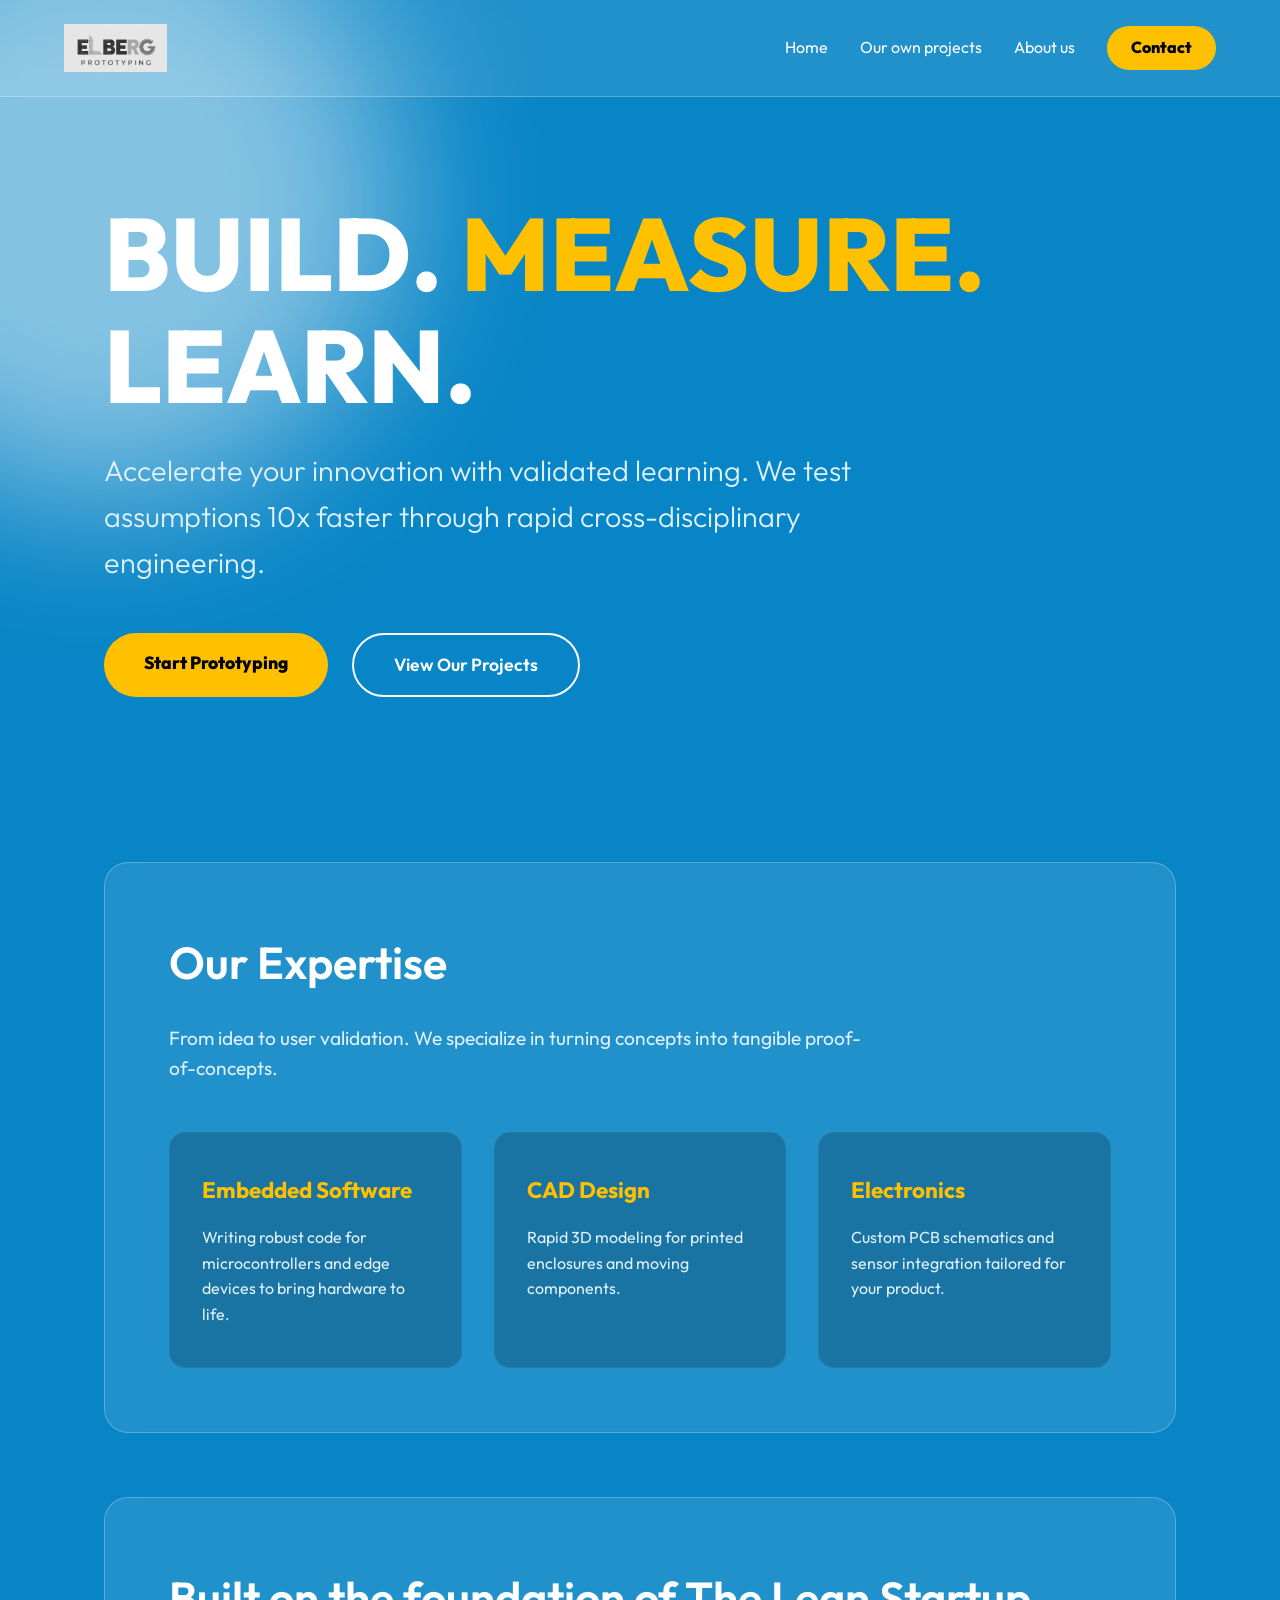
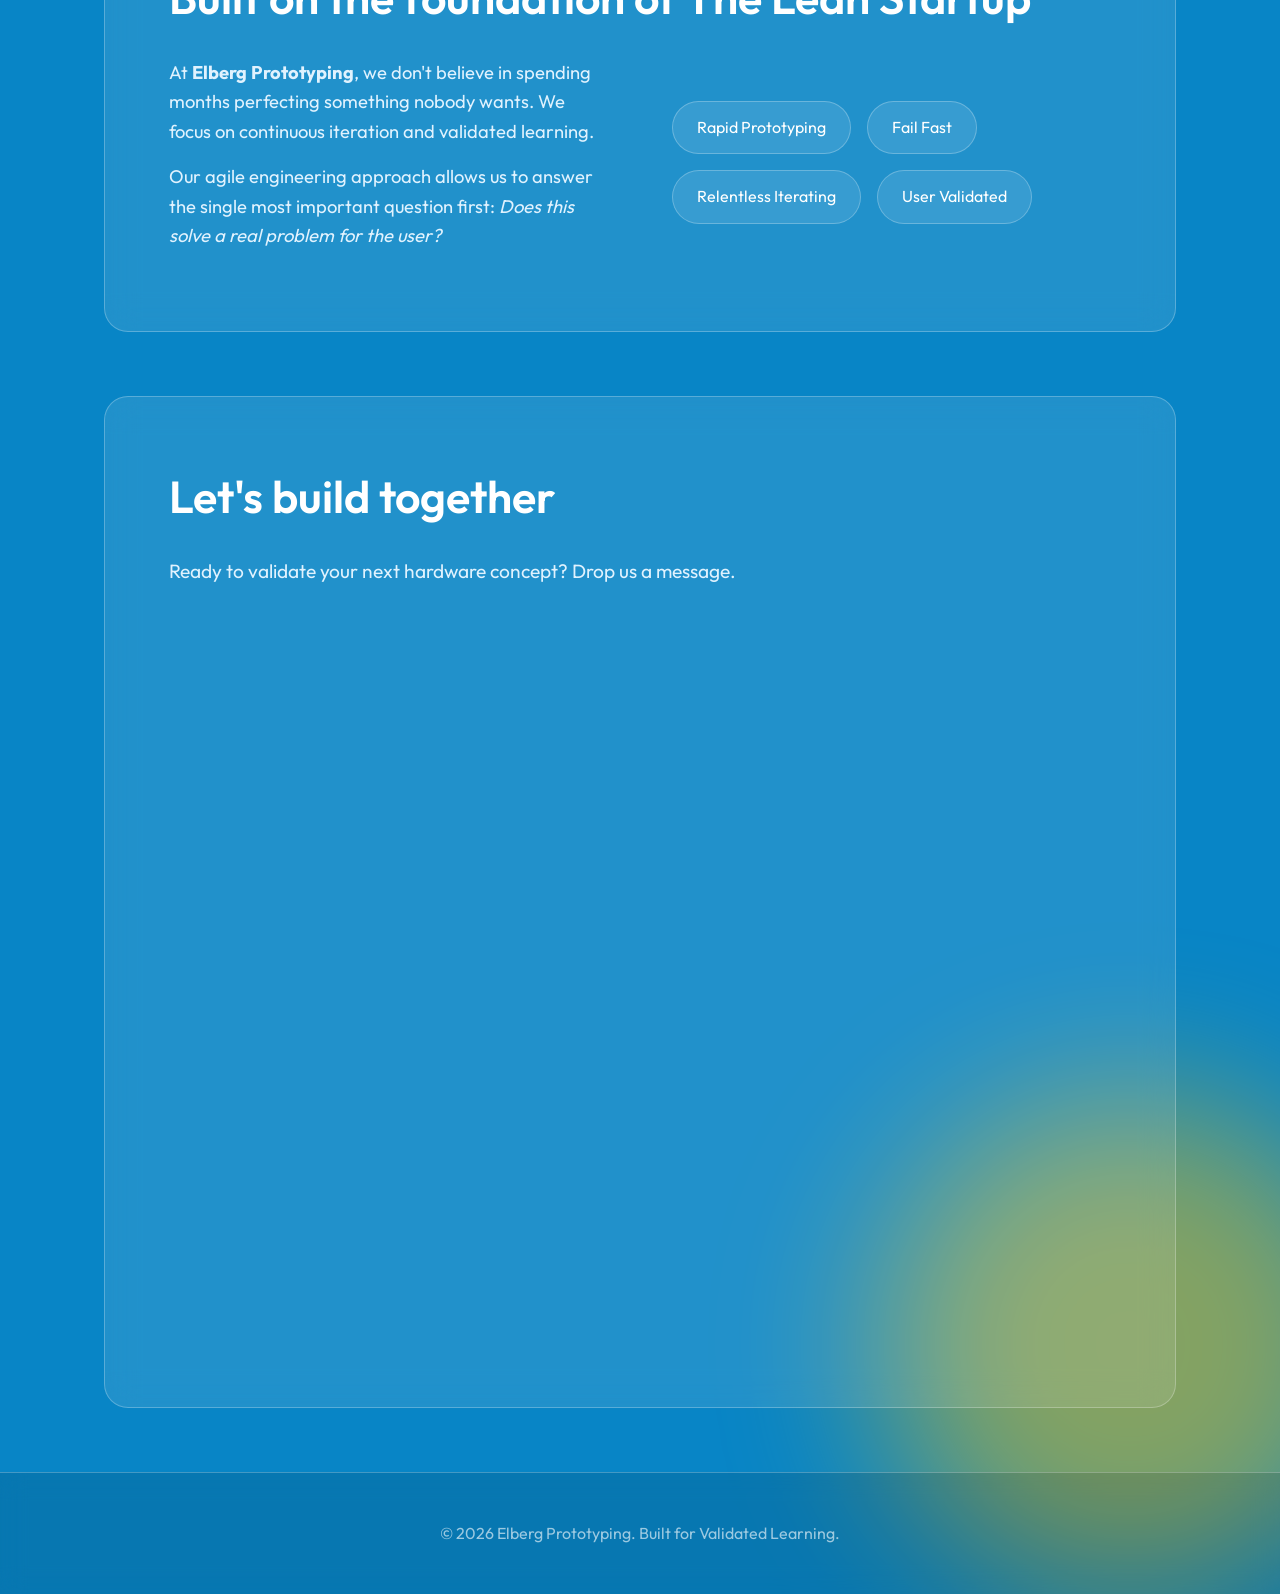
==== index.html @ 2da79854 "Initial commit: website with logo and Google Forms contact embed Co-Authored-By: Claude Sonnet 4.6 <" ====
<!DOCTYPE html>
<html lang="en">
<head>
    <meta charset="UTF-8">
    <meta name="viewport" content="width=device-width, initial-scale=1.0">
    <title>Elberg Prototyping | MVP Development</title>
    <meta name="description" content="Accelerate your innovation with validated learning. We build MVPs 10x faster.">
    <!-- Modern, premium typography via Google Fonts -->
    <link href="https://fonts.googleapis.com/css2?family=Outfit:wght@300;400;600;800&display=swap" rel="stylesheet">
    <link rel="stylesheet" href="style.css">
</head>
<body>
    <!-- Background dynamic elements -->
    <div class="blob blob-1"></div>
    <div class="blob blob-2"></div>
    
    <!-- Glassmorphism Navigation -->
    <header class="glass-nav">
        <div class="logo">
            <a href="index.html">
                <img src="ELBERG_PROTOTYPING_Simplified_Logo_smallest.png" alt="Elberg Prototyping" class="logo-img">
            </a>
        </div>
        <nav class="desktop-nav">
            <a href="#home" class="nav-link">Home</a>
            <a href="projects.html" class="nav-link">Our own projects</a>
            <a href="#about" class="nav-link">About us</a>
            <a href="#contact" class="cta-button">Contact</a>
        </nav>
    </header>

    <main>
        <!-- Hero Section -->
        <section id="home" class="hero">
            <h1 class="hero-title">BUILD. <span class="gradient-text">MEASURE.</span> LEARN.</h1>
            <p class="hero-subtitle">Accelerate your innovation with validated learning. We test assumptions 10x faster through rapid cross-disciplinary engineering.</p>
            <div class="hero-actions">
                <a href="#contact" class="cta-button large-btn">Start Prototyping</a>
                <a href="projects.html" class="outline-btn large-btn">View Our Projects</a>
            </div>
        </section>

        <!-- Offer Section -->
        <section class="offer glass-card">
            <h2>Our Expertise</h2>
            <p>From idea to user validation. We specialize in turning concepts into tangible proof-of-concepts.</p>
            <div class="expertise-grid">
                <div class="expertise-item">
                    <h3>Embedded Software</h3>
                    <p>Writing robust code for microcontrollers and edge devices to bring hardware to life.</p>
                </div>
                <div class="expertise-item">
                    <h3>CAD Design</h3>
                    <p>Rapid 3D modeling for printed enclosures and moving components.</p>
                </div>
                <div class="expertise-item">
                    <h3>Electronics</h3>
                    <p>Custom PCB schematics and sensor integration tailored for your product.</p>
                </div>
            </div>
        </section>

        <!-- About Section -->
        <section id="about" class="about glass-card">
            <h2>Built on the foundation of The Lean Startup</h2>
            <div class="about-content">
                <div class="about-text">
                    <p>At <strong>Elberg Prototyping</strong>, we don't believe in spending months perfecting something nobody wants. We focus on continuous iteration and validated learning.</p>
                    <p>Our agile engineering approach allows us to answer the single most important question first: <em>Does this solve a real problem for the user?</em></p>
                </div>
                <div class="slogan-pills">
                    <span class="pill" style="--delay: 0.1s">Rapid Prototyping</span>
                    <span class="pill" style="--delay: 0.2s">Fail Fast</span>
                    <span class="pill" style="--delay: 0.3s">Relentless Iterating</span>
                    <span class="pill" style="--delay: 0.4s">User Validated</span>
                </div>
            </div>
        </section>

        <!-- Contact Section with Formspree -->
        <section id="contact" class="contact glass-card">
            <h2>Let's build together</h2>
            <p>Ready to validate your next hardware concept? Drop us a message.</p>
            
            <iframe
                src="https://docs.google.com/forms/d/e/1FAIpQLSfKF0Z6sZEvp19Ww7RjywOqjpc8PpWDEsa606cLBYIEWhw6rA/viewform?embedded=true"
                class="google-form-embed"
                frameborder="0"
                marginheight="0"
                marginwidth="0">
                Loading…
            </iframe>
        </section>
    </main>

    <footer class="glass-footer">
        <p>&copy; 2026 Elberg Prototyping. Built for Validated Learning.</p>
    </footer>

    <script src="script.js"></script>
</body>
</html>
---- style.css ----
:root {
    --bg-color: #0885c6; /* Lean Startup Blue */
    --text-color: #ffffff; /* White text */
    --accent-1: #ffffff; /* White accents */
    --accent-2: #ffc000; /* Yellow highlight */
    --glass-bg: rgba(255, 255, 255, 0.1);
    --glass-border: rgba(255, 255, 255, 0.25);
    --transition: all 0.3s ease;
}

* {
    margin: 0;
    padding: 0;
    box-sizing: border-box;
}

body {
    font-family: 'Outfit', sans-serif;
    background-color: var(--bg-color);
    color: var(--text-color);
    line-height: 1.6;
    overflow-x: hidden;
    position: relative;
    scroll-behavior: smooth;
}

/* Background gradient blobs */
.blob {
    position: absolute;
    border-radius: 50%;
    filter: blur(80px);
    z-index: -1;
    opacity: 0.5;
    animation: float 10s infinite alternate ease-in-out;
}

.blob-1 {
    width: 600px;
    height: 600px;
    background: var(--accent-1);
    top: -100px;
    left: -200px;
}

.blob-2 {
    width: 500px;
    height: 500px;
    background: var(--accent-2);
    bottom: 0%;
    right: -100px;
    animation-delay: -5s;
}

@keyframes float {
    0% { transform: translate(0, 0) scale(1); }
    100% { transform: translate(50px, 50px) scale(1.1); }
}

/* Navigation */
.glass-nav {
    display: flex;
    justify-content: space-between;
    align-items: center;
    padding: 1.5rem 5%;
    background: var(--glass-bg);
    backdrop-filter: blur(12px);
    -webkit-backdrop-filter: blur(12px);
    border-bottom: 1px solid var(--glass-border);
    position: sticky;
    top: 0;
    z-index: 100;
}

.logo {
    display: flex;
    align-items: center;
}

.logo-img {
    height: 48px;
    width: auto;
    display: block;
}

.desktop-nav {
    display: flex;
    align-items: center;
    gap: 2rem;
}

.nav-link {
    color: var(--text-color);
    text-decoration: none;
    font-weight: 400;
    transition: var(--transition);
    position: relative;
}

.nav-link::after {
    content: '';
    position: absolute;
    bottom: -5px;
    left: 0;
    width: 0;
    height: 2px;
    background-color: var(--accent-2);
    transition: var(--transition);
}

.nav-link:hover::after, .nav-link.active::after {
    width: 100%;
}

.cta-button {
    text-decoration: none;
    color: #000000;
    background: var(--accent-2);
    padding: 0.6rem 1.5rem;
    border-radius: 50px;
    font-weight: 800;
    border: none;
    cursor: pointer;
    display: inline-block;
    transition: transform 0.3s ease, box-shadow 0.3s ease;
}

.cta-button:hover {
    transform: translateY(-2px);
    box-shadow: 0 10px 20px rgba(255, 192, 0, 0.4);
}

.outline-btn {
    text-decoration: none;
    color: var(--text-color);
    background: transparent;
    border: 2px solid var(--accent-1);
    padding: 0.6rem 1.5rem;
    border-radius: 50px;
    font-weight: 600;
    display: inline-block;
    transition: all 0.3s ease;
}

.outline-btn:hover {
    background: var(--accent-1);
    color: var(--bg-color);
}

.large-btn {
    padding: 1rem 2.5rem;
    font-size: 1.1rem;
}

/* Main Layout Setup */
main {
    max-width: 1200px;
    margin: 0 auto;
    padding: 0 5%;
}

section {
    padding: 6rem 0;
    scroll-margin-top: 80px; /* offset for fixed header */
}

.hero {
    min-height: 85vh;
    display: flex;
    flex-direction: column;
    justify-content: center;
    align-items: flex-start;
    padding-top: 2rem;
}

.documentation-hero {
    min-height: 40vh;
    align-items: center;
    text-align: center;
}

.hero-title {
    font-size: clamp(3rem, 8vw, 6.5rem);
    font-weight: 800;
    line-height: 1.1;
    margin-bottom: 1.5rem;
    opacity: 0;
    animation: fadeUp 1s cubic-bezier(0.16, 1, 0.3, 1) forwards;
}

.gradient-text { color: var(--accent-2); }

.hero-subtitle {
    font-size: clamp(1.2rem, 2.5vw, 1.8rem);
    font-weight: 300;
    color: #e0f2fe;
    max-width: 800px;
    margin-bottom: 3rem;
    opacity: 0;
    animation: fadeUp 1s cubic-bezier(0.16, 1, 0.3, 1) 0.2s forwards;
}

.hero-actions {
    display: flex;
    gap: 1.5rem;
    opacity: 0;
    animation: fadeUp 1s cubic-bezier(0.16, 1, 0.3, 1) 0.4s forwards;
}

/* Glass Card */
.glass-card {
    background: var(--glass-bg);
    border: 1px solid var(--glass-border);
    border-radius: 24px;
    padding: 4rem;
    backdrop-filter: blur(16px);
    -webkit-backdrop-filter: blur(16px);
    margin-bottom: 4rem;
    opacity: 0;
    transform: translateY(40px);
    transition: opacity 0.8s ease, transform 0.8s ease;
}

.glass-card.visible {
    opacity: 1;
    transform: translateY(0);
}

.glass-card h2 {
    font-size: clamp(2rem, 4vw, 2.8rem);
    margin-bottom: 1.5rem;
    font-weight: 600;
}

.glass-card > p {
    font-size: 1.2rem;
    color: #e0f2fe;
    max-width: 700px;
    margin-bottom: 3rem;
}

/* Expertise / Services Grid */
.expertise-grid {
    display: grid;
    grid-template-columns: repeat(auto-fit, minmax(280px, 1fr));
    gap: 2rem;
}

.expertise-item {
    background: rgba(0, 0, 0, 0.2);
    border: 1px solid rgba(255, 255, 255, 0.05);
    padding: 2.5rem 2rem;
    border-radius: 16px;
    transition: var(--transition);
    position: relative;
    overflow: hidden;
}

.expertise-item h3 {
    font-size: 1.4rem;
    color: var(--accent-2);
    margin-bottom: 1rem;
}

.expertise-item p {
    font-size: 1rem;
    color: #e0f2fe;
}

.expertise-item::before {
    content: "";
    position: absolute;
    top: var(--mouse-y, 0);
    left: var(--mouse-x, 0);
    transform: translate(-50%, -50%);
    width: 250px;
    height: 250px;
    background: radial-gradient(circle, rgba(255, 192, 0, 0.3) 0%, transparent 60%);
    opacity: 0;
    transition: opacity 0.3s ease;
    pointer-events: none;
}

.expertise-item:hover::before { opacity: 1; }
.expertise-item:hover {
    border-color: var(--accent-2);
    transform: translateY(-5px);
}

/* About Section */
.about-content {
    display: grid;
    grid-template-columns: 1fr 1fr;
    gap: 4rem;
    align-items: center;
}

.about-text p {
    font-size: 1.15rem;
    color: #e0f2fe;
    margin-bottom: 1rem;
}

.slogan-pills {
    display: flex;
    flex-wrap: wrap;
    gap: 1rem;
}

.pill {
    background: var(--glass-bg);
    border: 1px solid var(--glass-border);
    padding: 0.8rem 1.5rem;
    border-radius: 50px;
    font-size: 1rem;
    opacity: 0;
    transform: translateY(20px);
    animation: slideUp 0.6s cubic-bezier(0.16, 1, 0.3, 1) forwards;
    animation-delay: var(--delay);
}

/* Google Forms Embed */
.google-form-embed {
    width: 100%;
    min-height: 700px;
    border: none;
    border-radius: 12px;
    background: transparent;
}

/* Projects Grid (For documentation page) */
.projects-grid {
    display: grid;
    grid-template-columns: repeat(auto-fit, minmax(300px, 1fr));
    gap: 2.5rem;
}

.project-card {
    background: rgba(0, 0, 0, 0.2);
    border: 1px solid rgba(255, 255, 255, 0.05);
    border-radius: 16px;
    overflow: hidden;
    transition: var(--transition);
}

.project-card:hover {
    transform: translateY(-8px);
    box-shadow: 0 20px 40px rgba(0,0,0,0.3);
    border-color: rgba(255, 255, 255, 0.15);
}

.project-image {
    width: 100%;
    height: 220px;
    overflow: hidden;
}

.project-image img {
    width: 100%;
    height: 100%;
    object-fit: cover;
    transition: transform 0.5s ease;
}

.project-card:hover .project-image img {
    transform: scale(1.05);
}

.project-info {
    padding: 2rem;
}

.project-info h3 {
    font-size: 1.5rem;
    margin-bottom: 0.5rem;
}

.tech-stack {
    color: var(--accent-2) !important;
    font-size: 0.85rem !important;
    font-weight: 600;
    text-transform: uppercase;
    letter-spacing: 1px;
    margin-bottom: 1rem !important;
}

.read-more {
    display: inline-block;
    margin-top: 1.5rem;
    color: var(--text-color);
    font-weight: 600;
    text-decoration: none;
    transition: var(--transition);
}

.read-more:hover {
    color: var(--accent-2);
    transform: translateX(5px);
}

/* Footer */
.glass-footer {
    text-align: center;
    padding: 3rem 5%;
    border-top: 1px solid var(--glass-border);
    backdrop-filter: blur(12px);
    background: rgba(0, 0, 0, 0.1);
    color: rgba(255, 255, 255, 0.6);
}

/* Animations */
@keyframes fadeUp {
    from { opacity: 0; transform: translateY(30px); }
    to { opacity: 1; transform: translateY(0); }
}

@keyframes slideUp {
    from { opacity: 0; transform: translateY(20px); }
    to { opacity: 1; transform: translateY(0); }
}

/* Responsive adjustments */
@media (max-width: 900px) {
    .about-content { grid-template-columns: 1fr; gap: 2rem; }
    .hero-actions { flex-direction: column; width: 100%; max-width: 300px; }
    .large-btn { text-align: center; }
}

@media (max-width: 768px) {
    .glass-card { padding: 2.5rem 1.5rem; }
    .form-row { grid-template-columns: 1fr; }
    .desktop-nav { display: none; }
    .hero { align-items: center; text-align: center; }
    .blob { opacity: 0.3; }
}
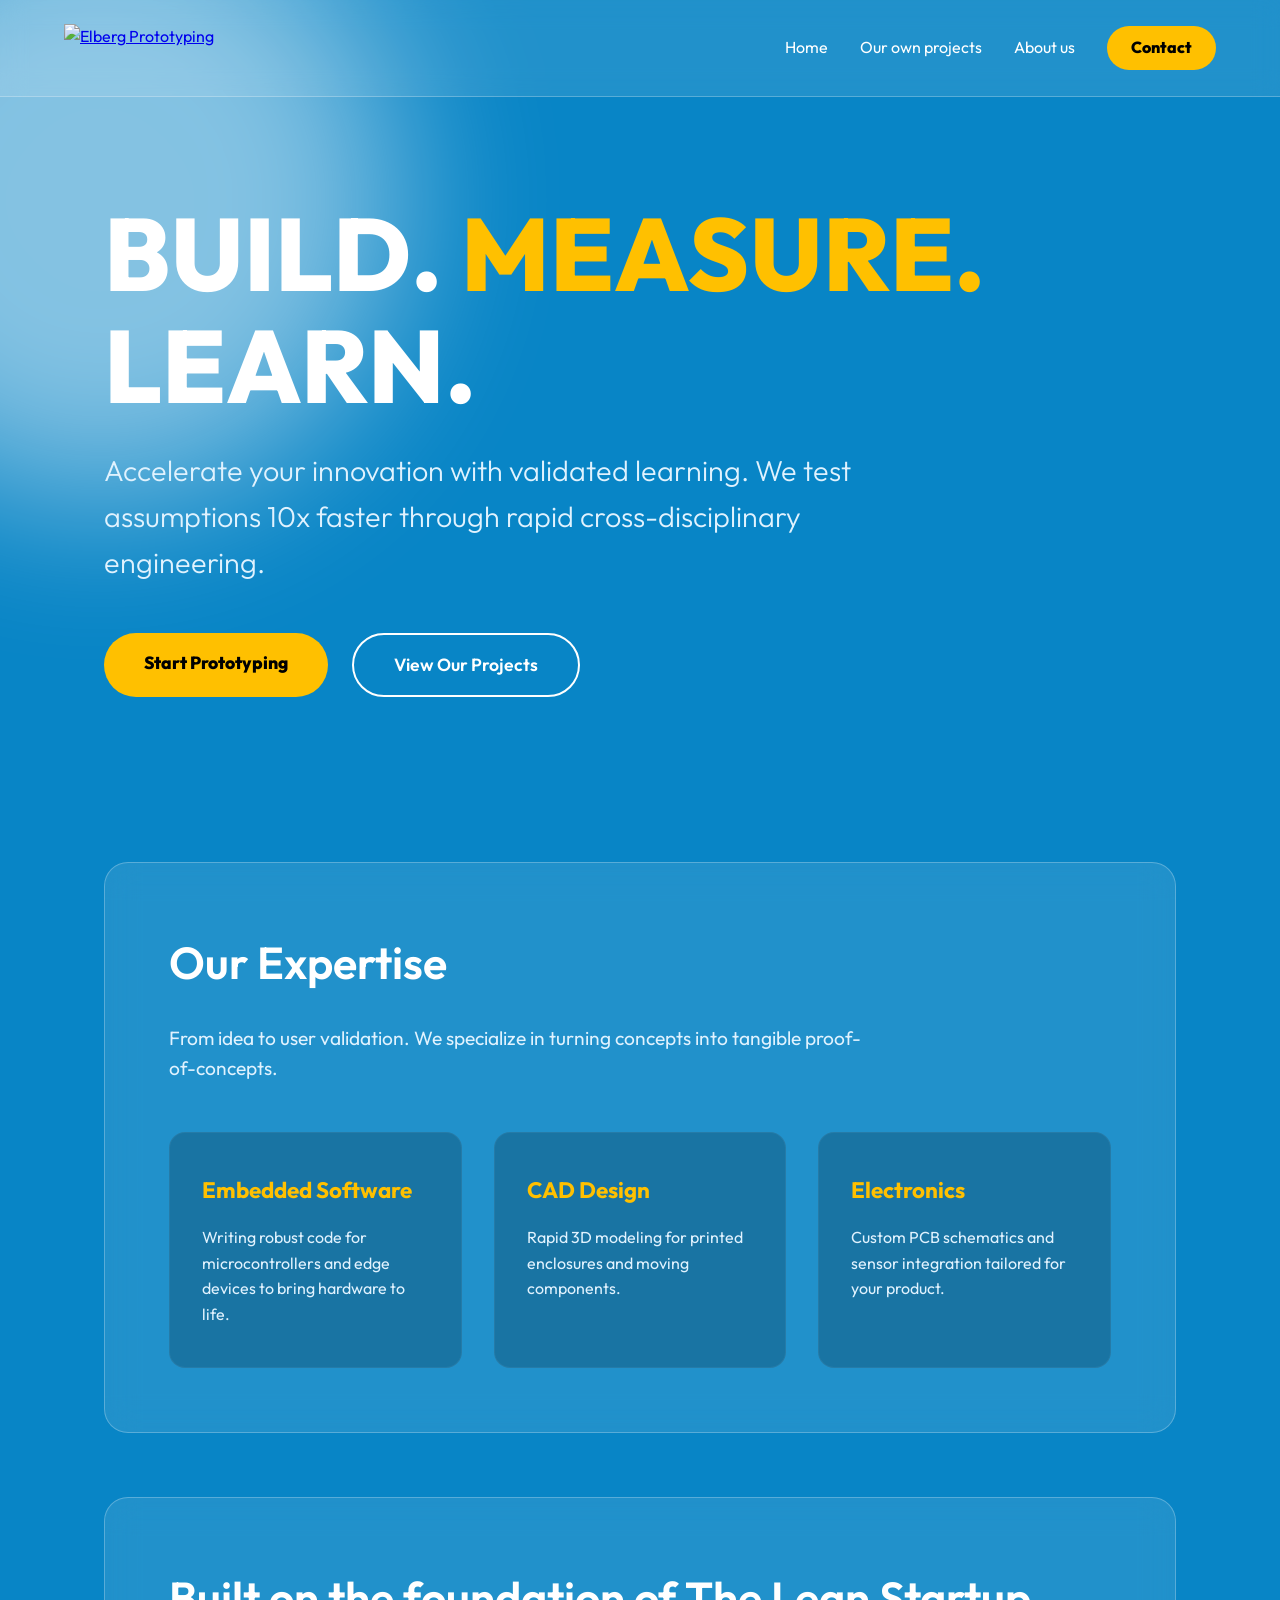
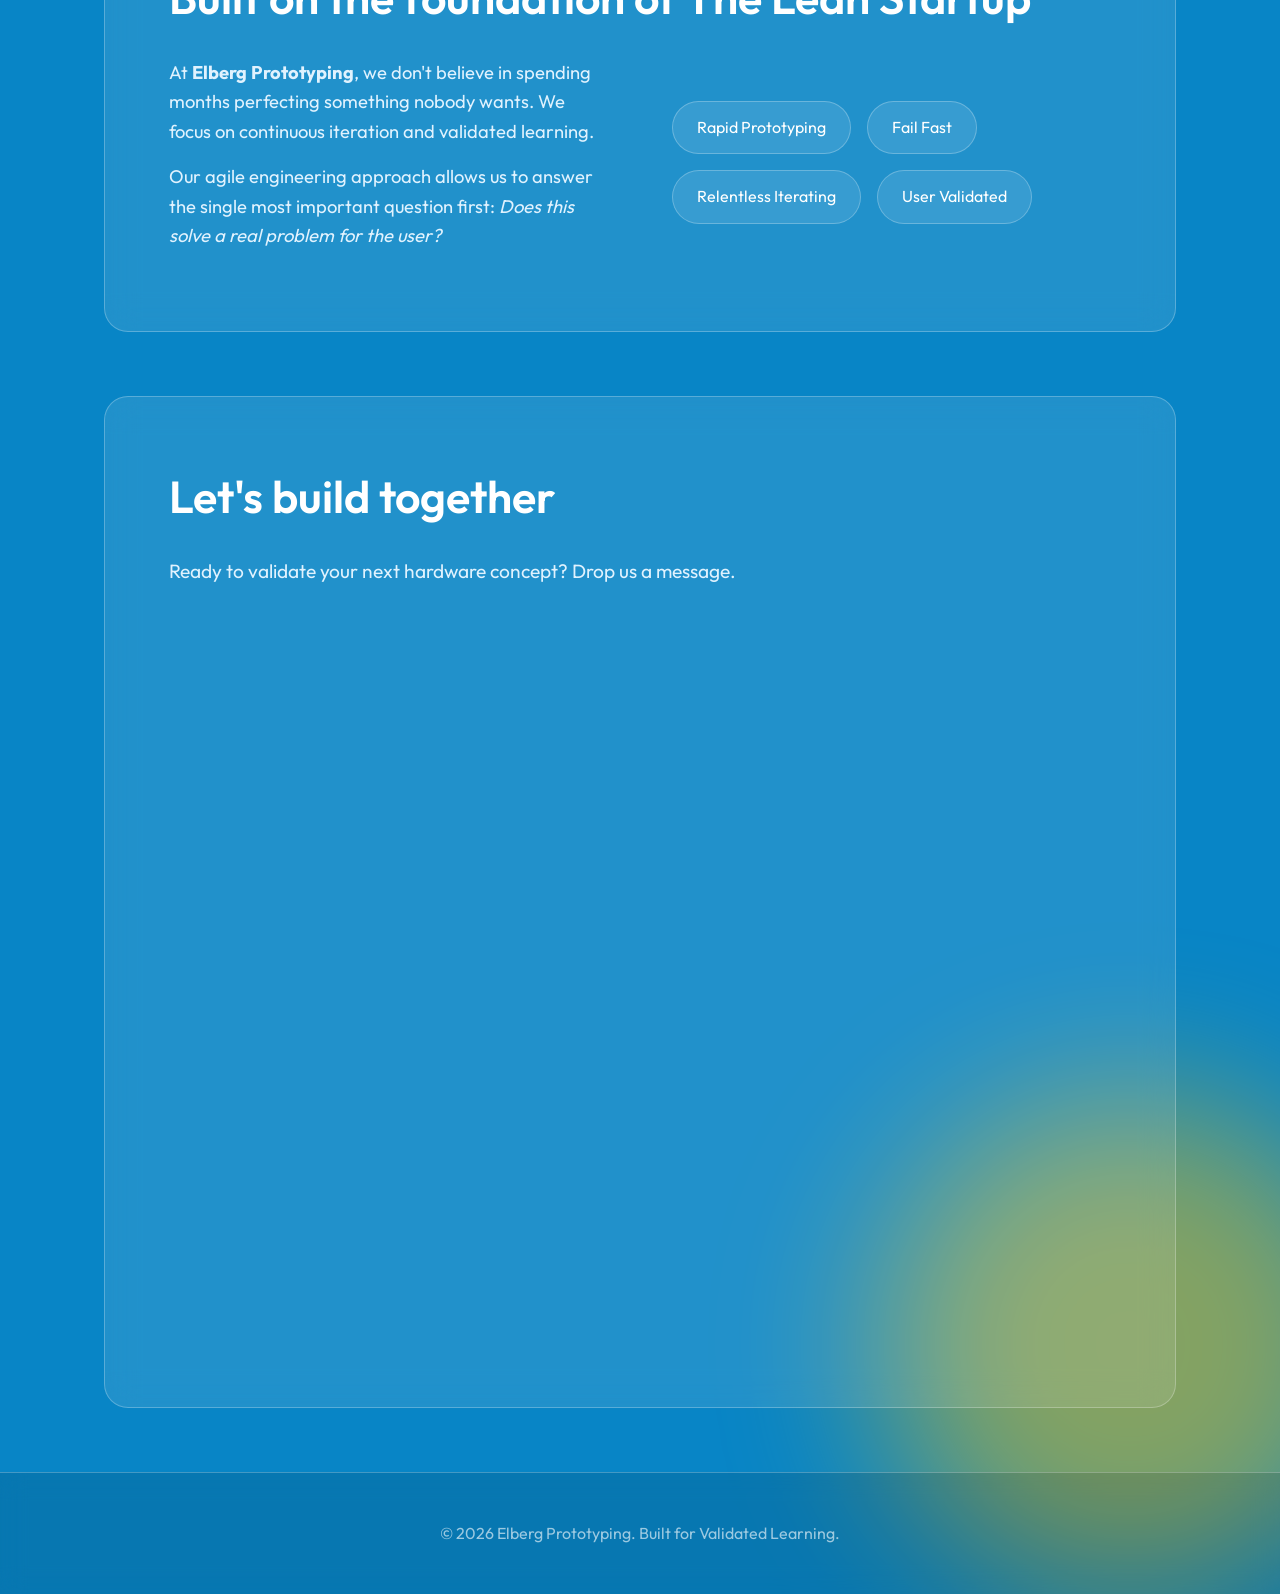
==== commit c555ac7d: "Switch nav to software logo with transparent background" ====
--- a/index.html
+++ b/index.html
@@ -18,7 +18,7 @@
     <header class="glass-nav">
         <div class="logo">
             <a href="index.html">
-                <img src="ELBERG_PROTOTYPING_Simplified_Logo_smallest.png" alt="Elberg Prototyping" class="logo-img">
+                <img src="ELBERG_PROTOTYPING_Logo_software.png" alt="Elberg Prototyping" class="logo-img">
             </a>
         </div>
         <nav class="desktop-nav">
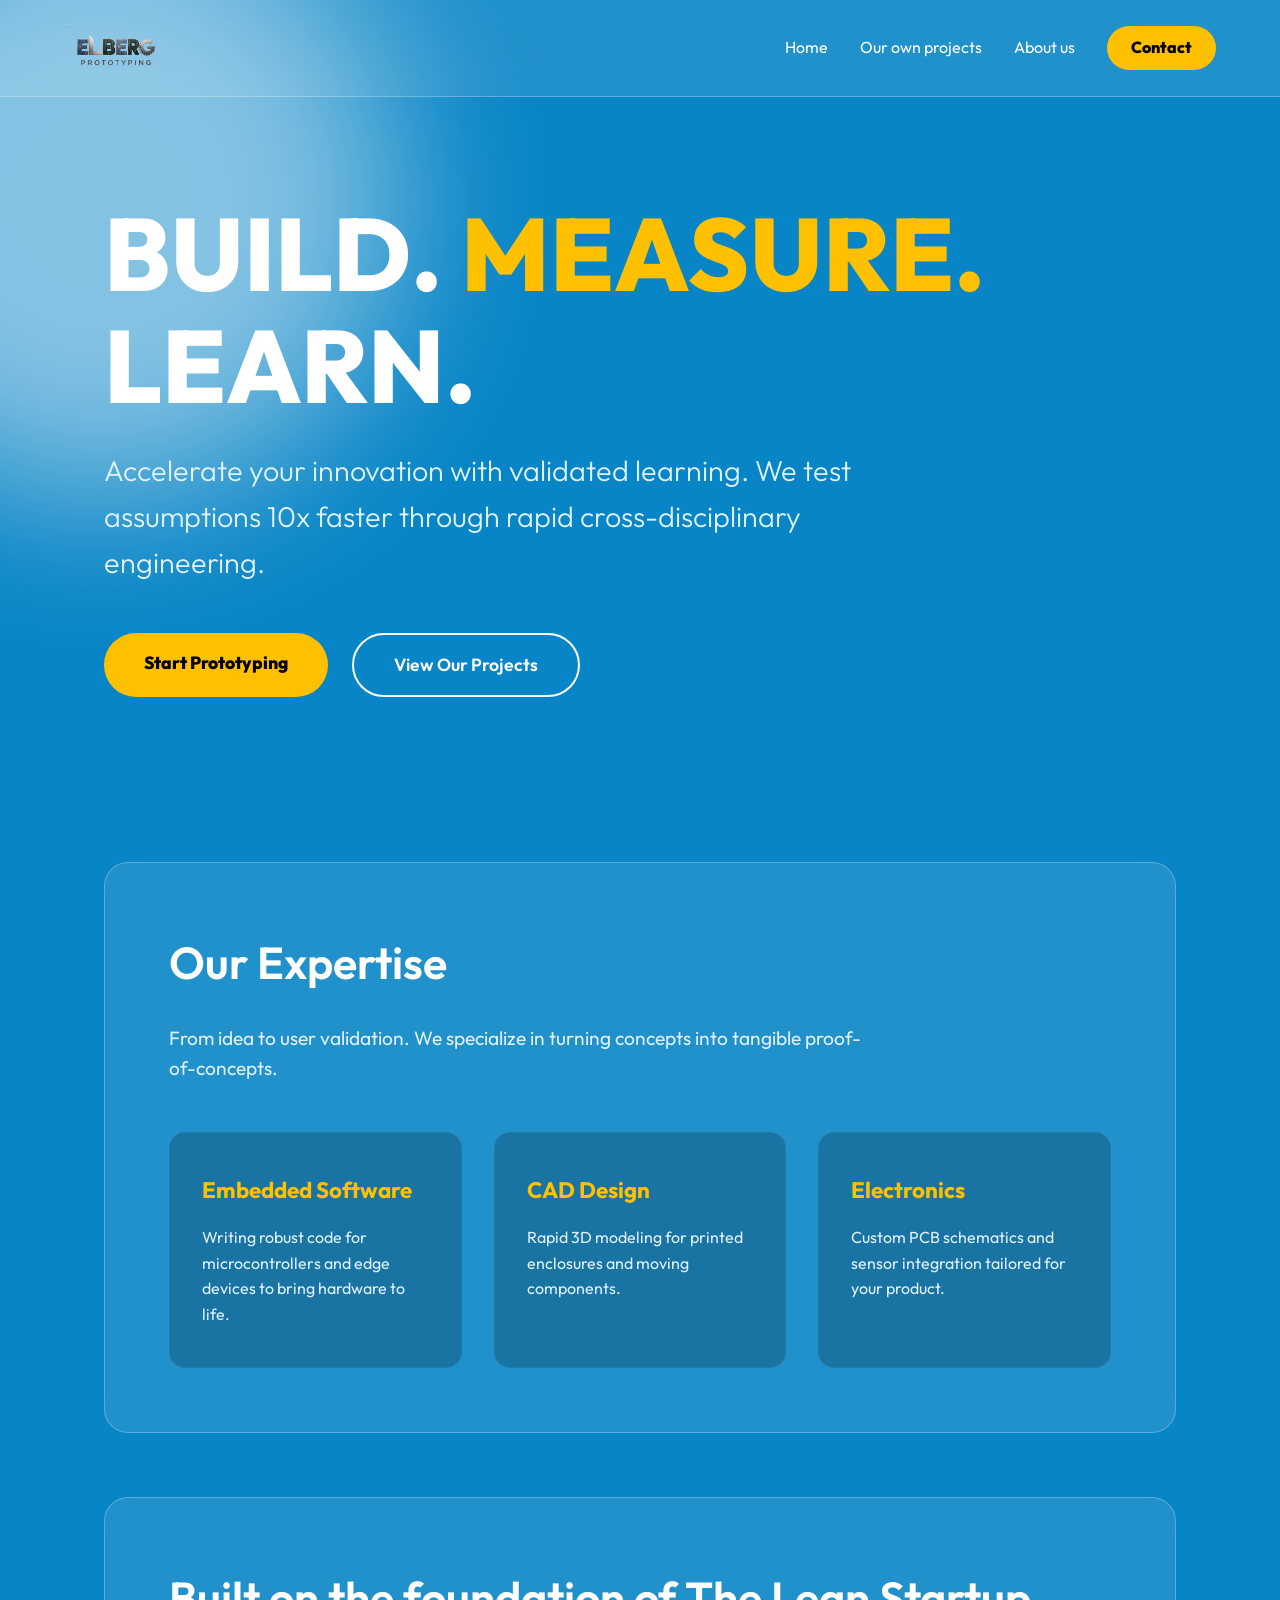
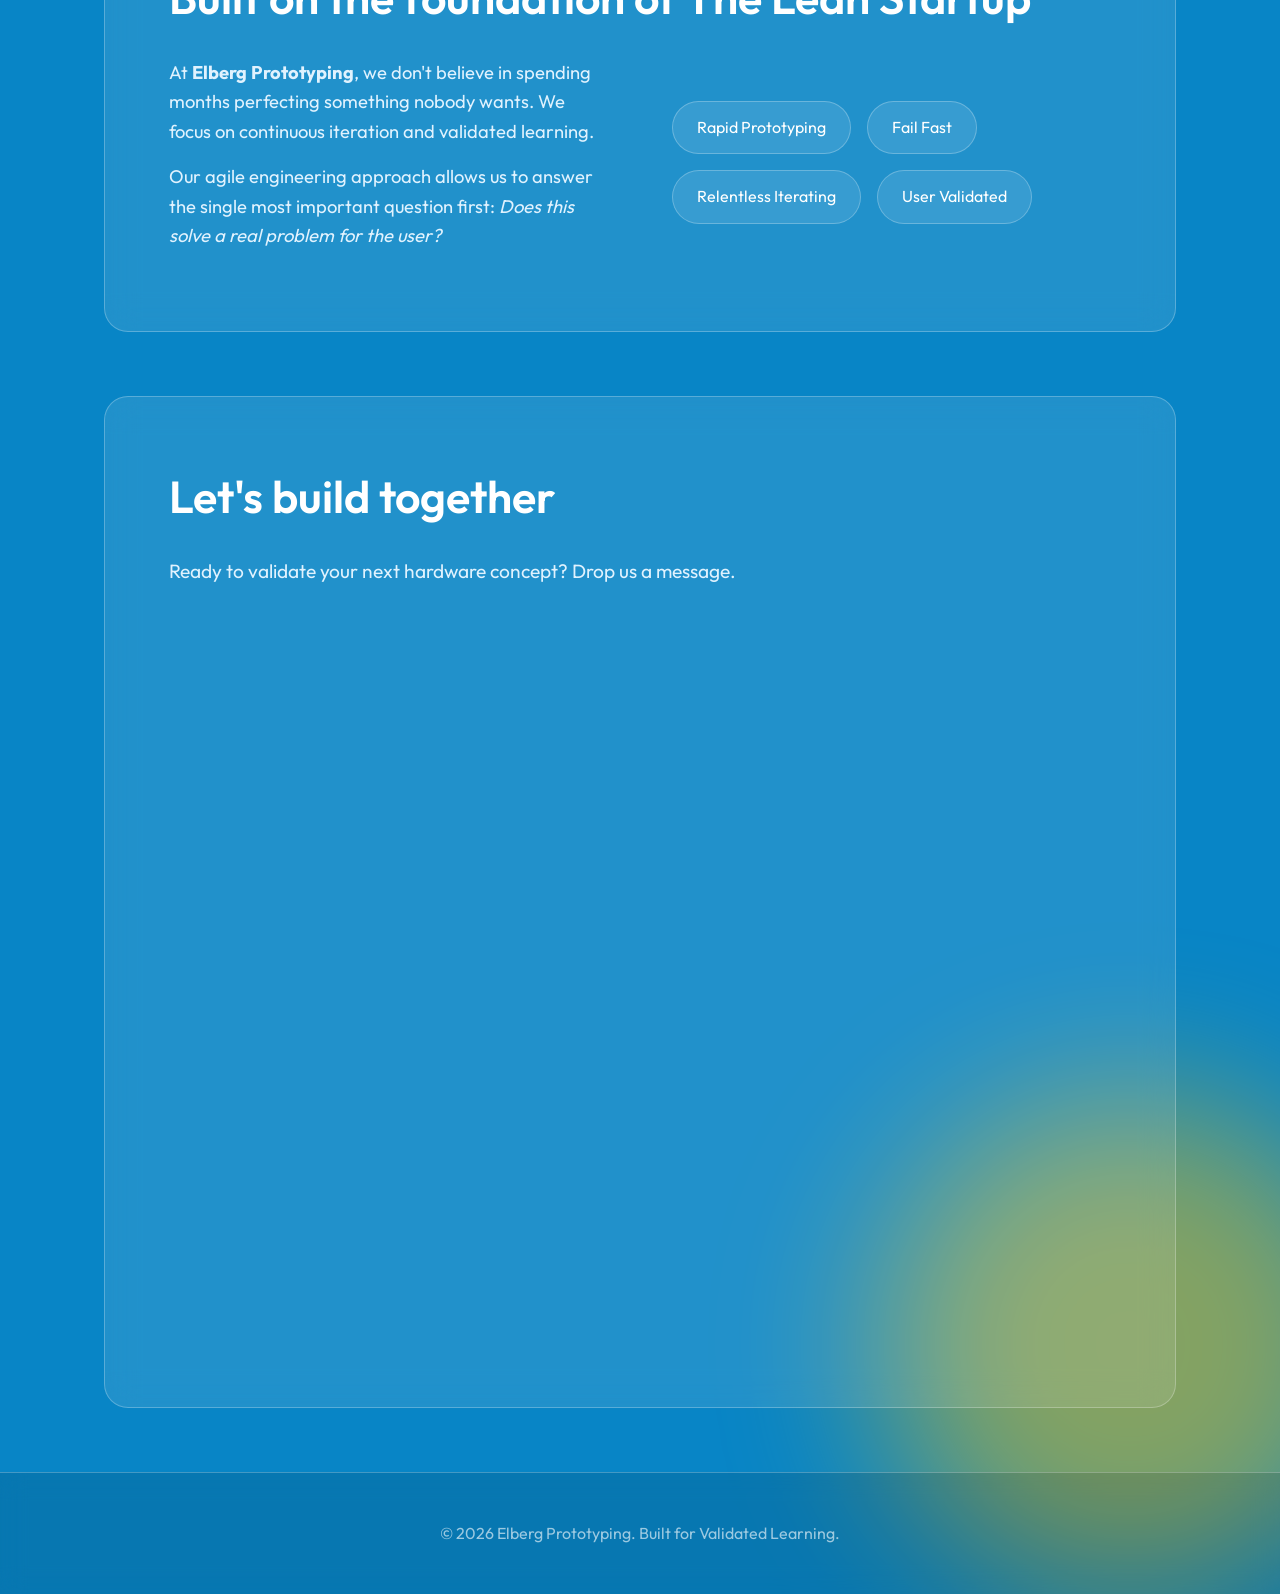
==== commit c34e0adc: "Switch to transparent logo" ====
--- a/index.html
+++ b/index.html
@@ -18,7 +18,7 @@
     <header class="glass-nav">
         <div class="logo">
             <a href="index.html">
-                <img src="ELBERG_PROTOTYPING_Logo_software.png" alt="Elberg Prototyping" class="logo-img">
+                <img src="ELBERG_PROTOTYPING_Logo_software_transparent.png" alt="Elberg Prototyping" class="logo-img">
             </a>
         </div>
         <nav class="desktop-nav">
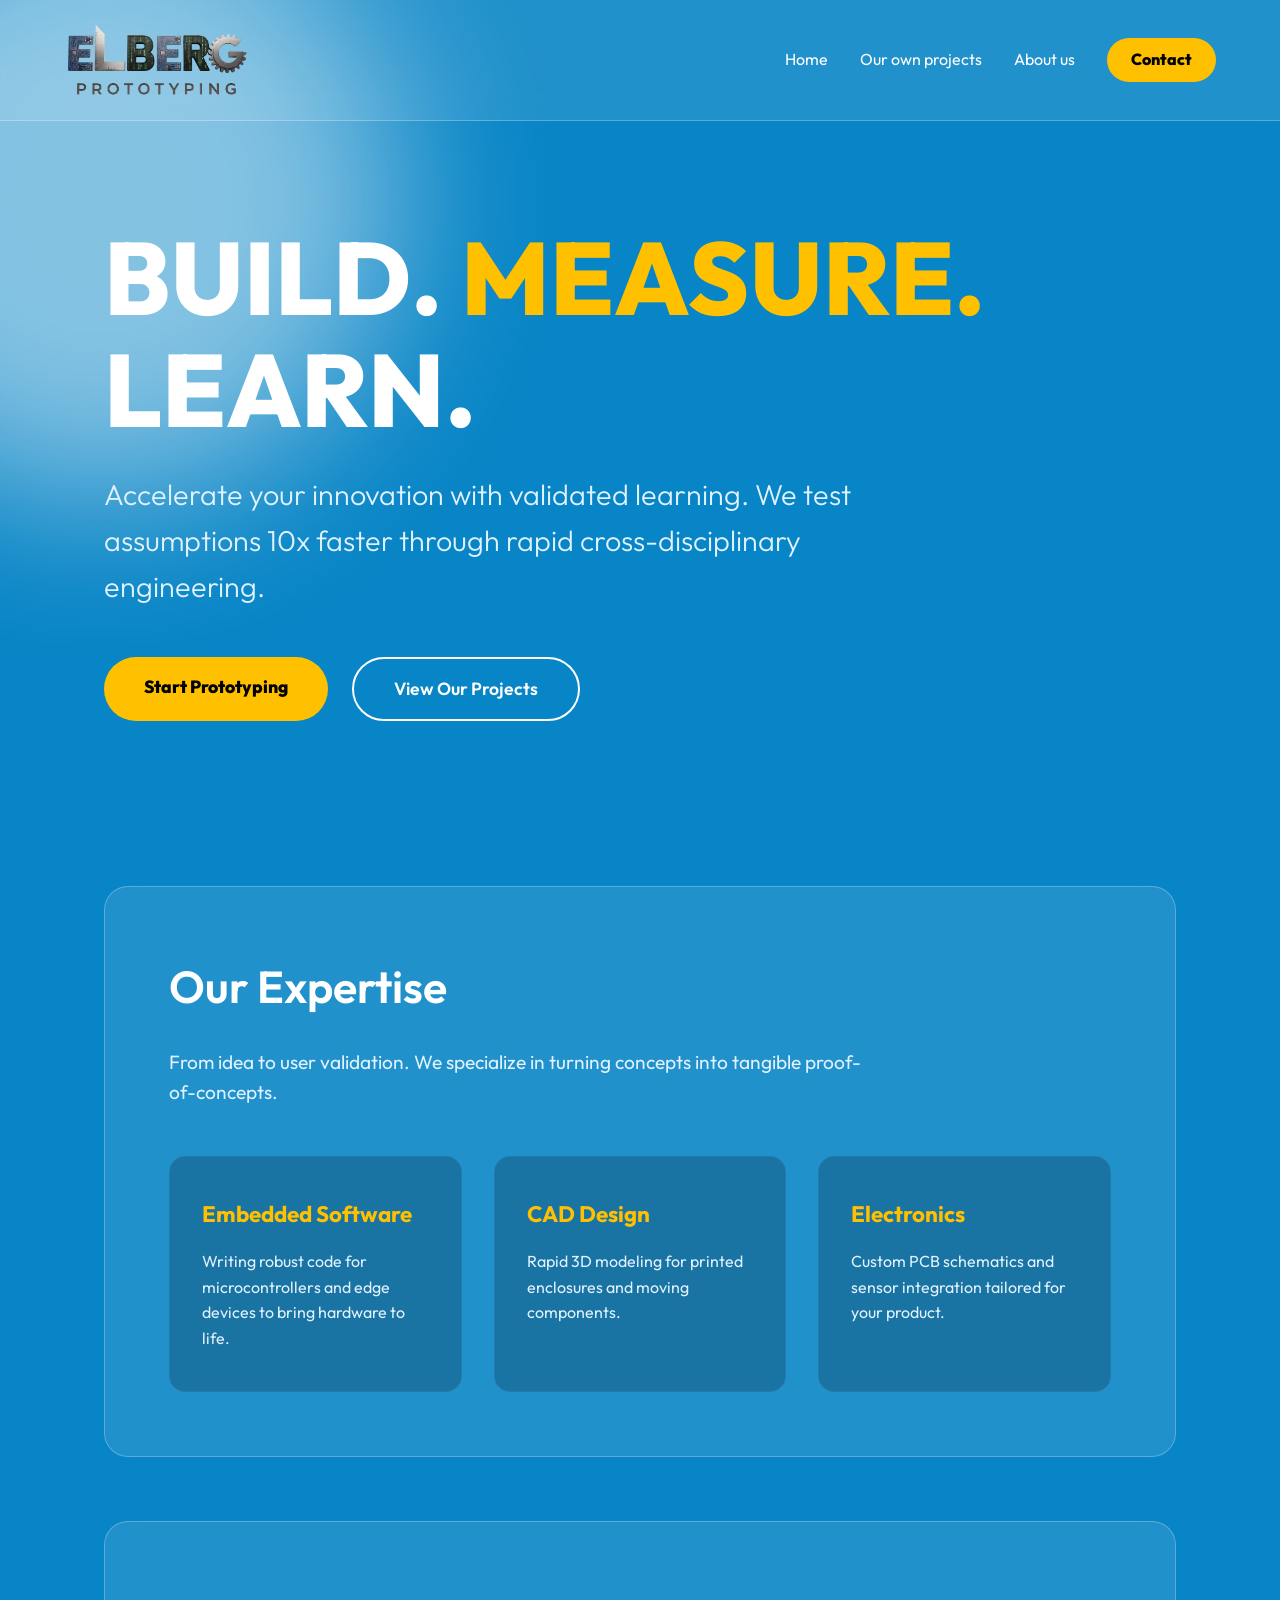
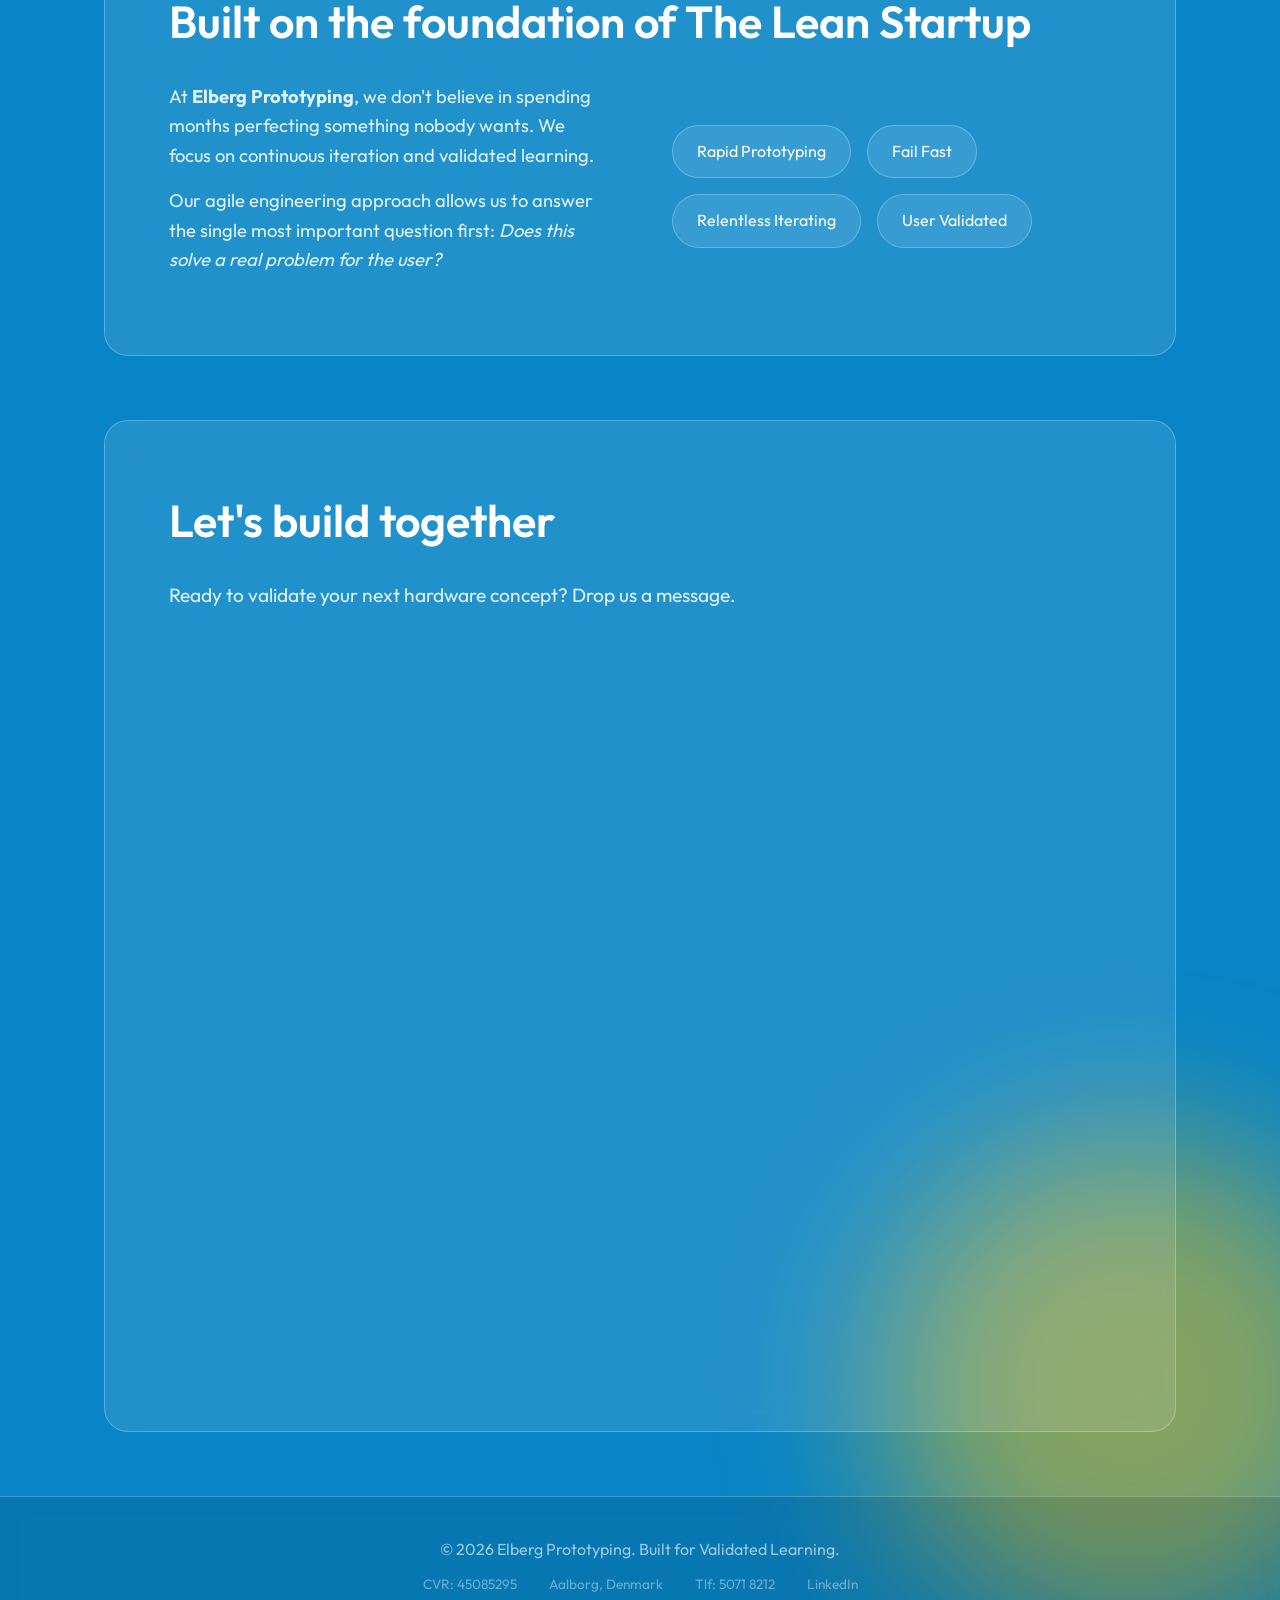
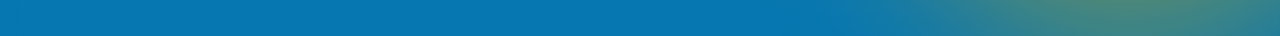
==== commit 6bafc4a0: "Add CVR, location, phone and LinkedIn to footer on all pages" ====
--- a/index.html
+++ b/index.html
@@ -95,6 +95,12 @@
 
     <footer class="glass-footer">
         <p>&copy; 2026 Elberg Prototyping. Built for Validated Learning.</p>
+        <div class="footer-meta">
+            <span>CVR: 45085295</span>
+            <span>Aalborg, Denmark</span>
+            <span>Tlf: 5071 8212</span>
+            <a href="https://www.linkedin.com/in/thomas-elberg-nielsen-222236359" target="_blank" rel="noopener">LinkedIn</a>
+        </div>
     </footer>
 
     <script src="script.js"></script>
--- a/style.css
+++ b/style.css
@@ -77,7 +77,7 @@
 }
 
 .logo-img {
-    height: 48px;
+    height: 72px;
     width: auto;
     display: block;
 }
@@ -400,11 +400,31 @@
 /* Footer */
 .glass-footer {
     text-align: center;
-    padding: 3rem 5%;
+    padding: 2.5rem 5%;
     border-top: 1px solid var(--glass-border);
     backdrop-filter: blur(12px);
     background: rgba(0, 0, 0, 0.1);
     color: rgba(255, 255, 255, 0.6);
+}
+
+.footer-meta {
+    display: flex;
+    justify-content: center;
+    flex-wrap: wrap;
+    gap: 0.5rem 2rem;
+    margin-top: 0.75rem;
+    font-size: 0.85rem;
+    color: rgba(255, 255, 255, 0.4);
+}
+
+.footer-meta a {
+    color: rgba(255, 255, 255, 0.4);
+    text-decoration: none;
+    transition: color 0.2s ease;
+}
+
+.footer-meta a:hover {
+    color: var(--accent-2);
 }
 
 /* Animations */
@@ -432,3 +452,117 @@
     .hero { align-items: center; text-align: center; }
     .blob { opacity: 0.3; }
 }
+
+/* ── Project Detail Pages ─────────────────────────────── */
+
+.hero-tech {
+    font-size: 0.85rem;
+    font-weight: 600;
+    letter-spacing: 2px;
+    text-transform: uppercase;
+    color: var(--accent-2);
+    margin-top: -0.5rem;
+    margin-bottom: 2rem;
+    opacity: 0.9;
+}
+
+.back-link {
+    display: inline-flex;
+    align-items: center;
+    gap: 0.4rem;
+    color: var(--accent-2);
+    text-decoration: none;
+    font-weight: 600;
+    font-size: 0.95rem;
+    margin-bottom: 1.5rem;
+    transition: var(--transition);
+    opacity: 0.85;
+}
+.back-link:hover { opacity: 1; transform: translateX(-4px); }
+
+.detail-section h3 {
+    font-size: 1.3rem;
+    color: var(--accent-2);
+    margin: 2rem 0 0.75rem;
+    font-weight: 600;
+}
+.detail-section h3:first-of-type { margin-top: 0.5rem; }
+
+.detail-section p,
+.detail-section li {
+    font-size: 1.05rem;
+    color: #e0f2fe;
+    line-height: 1.75;
+    margin-bottom: 0.6rem;
+}
+.detail-section ul { padding-left: 1.5rem; margin-bottom: 1rem; }
+.detail-section strong { color: var(--text-color); }
+
+/* Image grids */
+.image-grid {
+    display: grid;
+    grid-template-columns: repeat(auto-fit, minmax(200px, 1fr));
+    gap: 0.75rem;
+    margin: 1.5rem 0;
+}
+.image-grid img {
+    width: 100%;
+    border-radius: 10px;
+    object-fit: contain;
+    border: 1px solid var(--glass-border);
+    transition: transform 0.3s ease, box-shadow 0.3s ease;
+}
+.image-grid img:hover {
+    transform: scale(1.03);
+    box-shadow: 0 12px 30px rgba(0,0,0,0.4);
+}
+.image-grid.two-col { grid-template-columns: repeat(auto-fit, minmax(300px, 1fr)); }
+.image-grid.single { grid-template-columns: 1fr; max-width: 680px; }
+.image-grid.ui-screenshots img { aspect-ratio: 16/9; }
+
+/* Data tables */
+.detail-table {
+    width: 100%;
+    border-collapse: collapse;
+    margin-top: 1.5rem;
+    font-size: 0.95rem;
+}
+.detail-table th {
+    text-align: left;
+    padding: 0.7rem 1rem;
+    color: var(--accent-2);
+    font-weight: 600;
+    border-bottom: 1px solid var(--glass-border);
+}
+.detail-table td {
+    padding: 0.7rem 1rem;
+    color: #e0f2fe;
+    border-bottom: 1px solid rgba(255,255,255,0.06);
+}
+.detail-table tr:last-child td {
+    border-bottom: none;
+    font-weight: 700;
+    color: var(--text-color);
+}
+
+/* Locked project card (Linucare) */
+.project-card.locked {
+    position: relative;
+    opacity: 0.5;
+    cursor: not-allowed;
+}
+.project-card.locked * { pointer-events: none; }
+.locked-badge {
+    position: absolute;
+    top: 12px;
+    right: 12px;
+    background: rgba(0,0,0,0.6);
+    backdrop-filter: blur(8px);
+    color: rgba(255,255,255,0.9);
+    padding: 0.35rem 0.85rem;
+    border-radius: 50px;
+    font-size: 0.78rem;
+    font-weight: 700;
+    letter-spacing: 0.5px;
+    border: 1px solid rgba(255,255,255,0.15);
+}
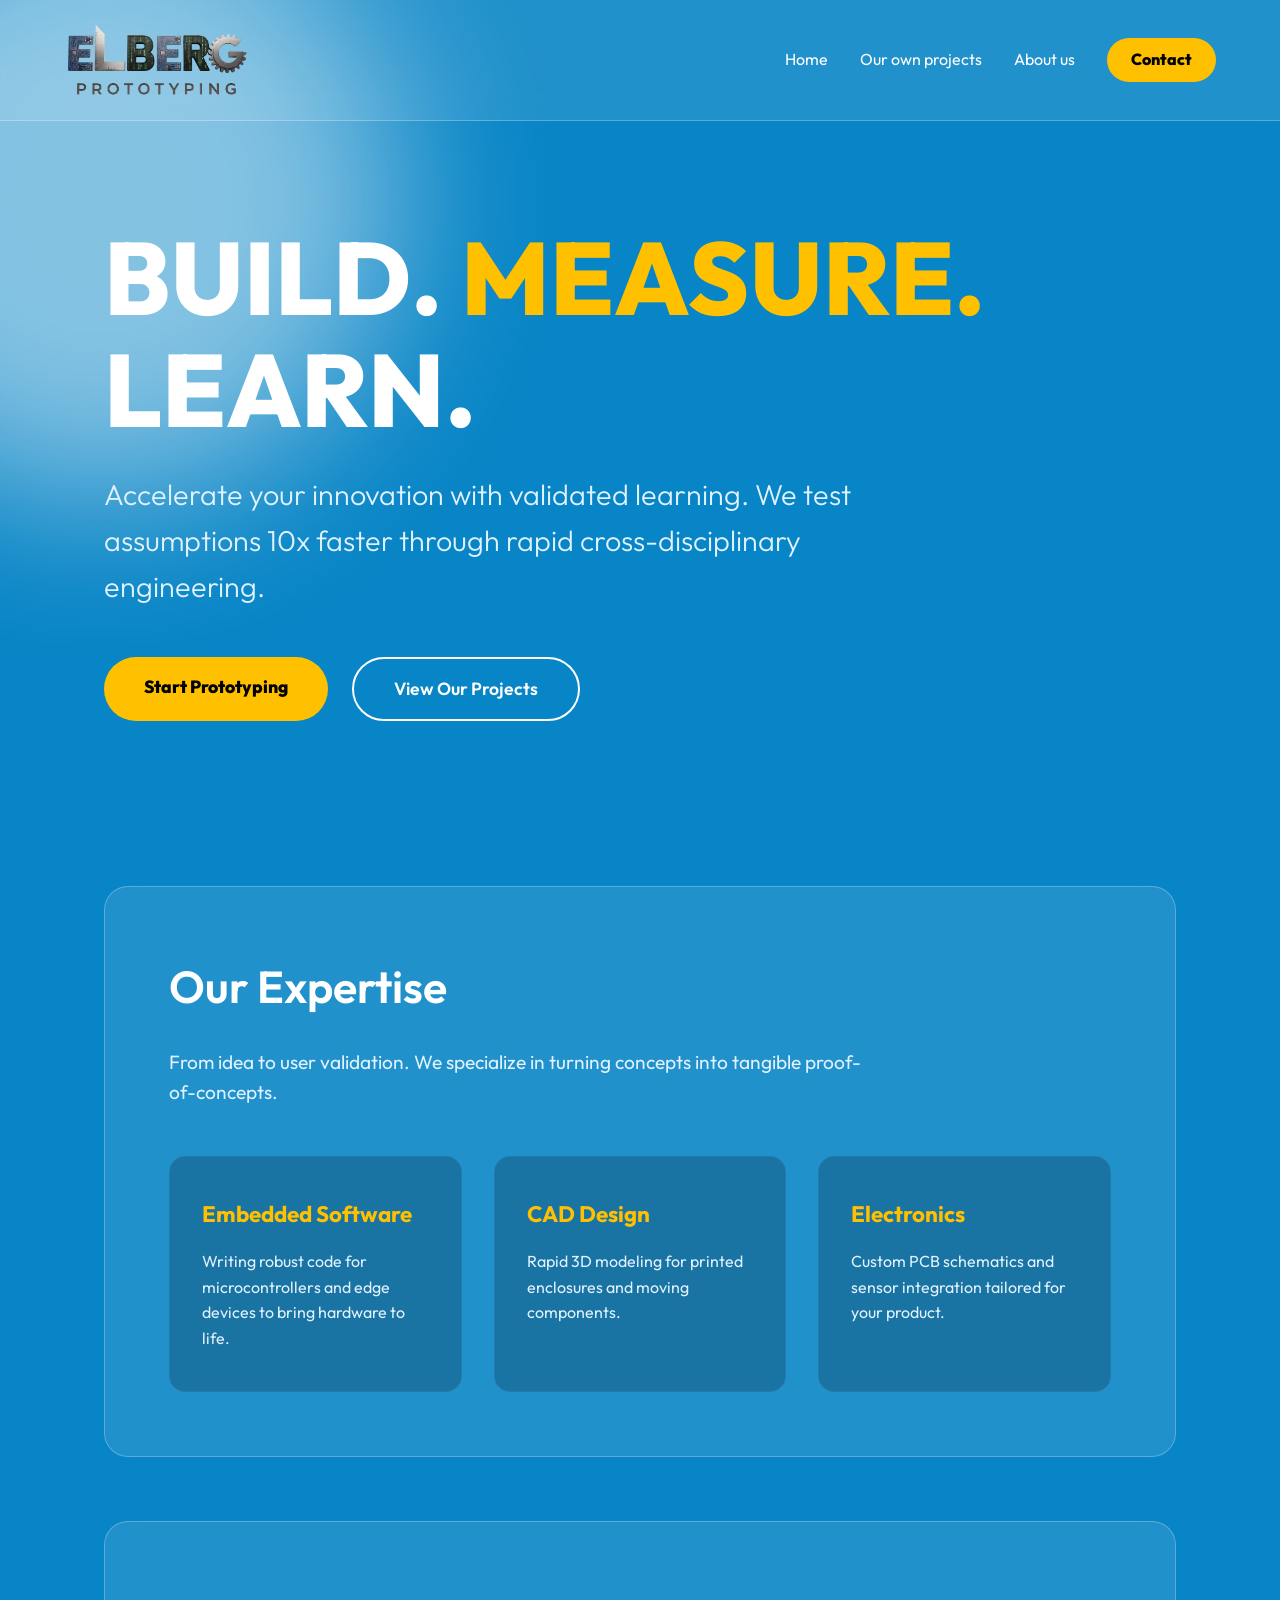
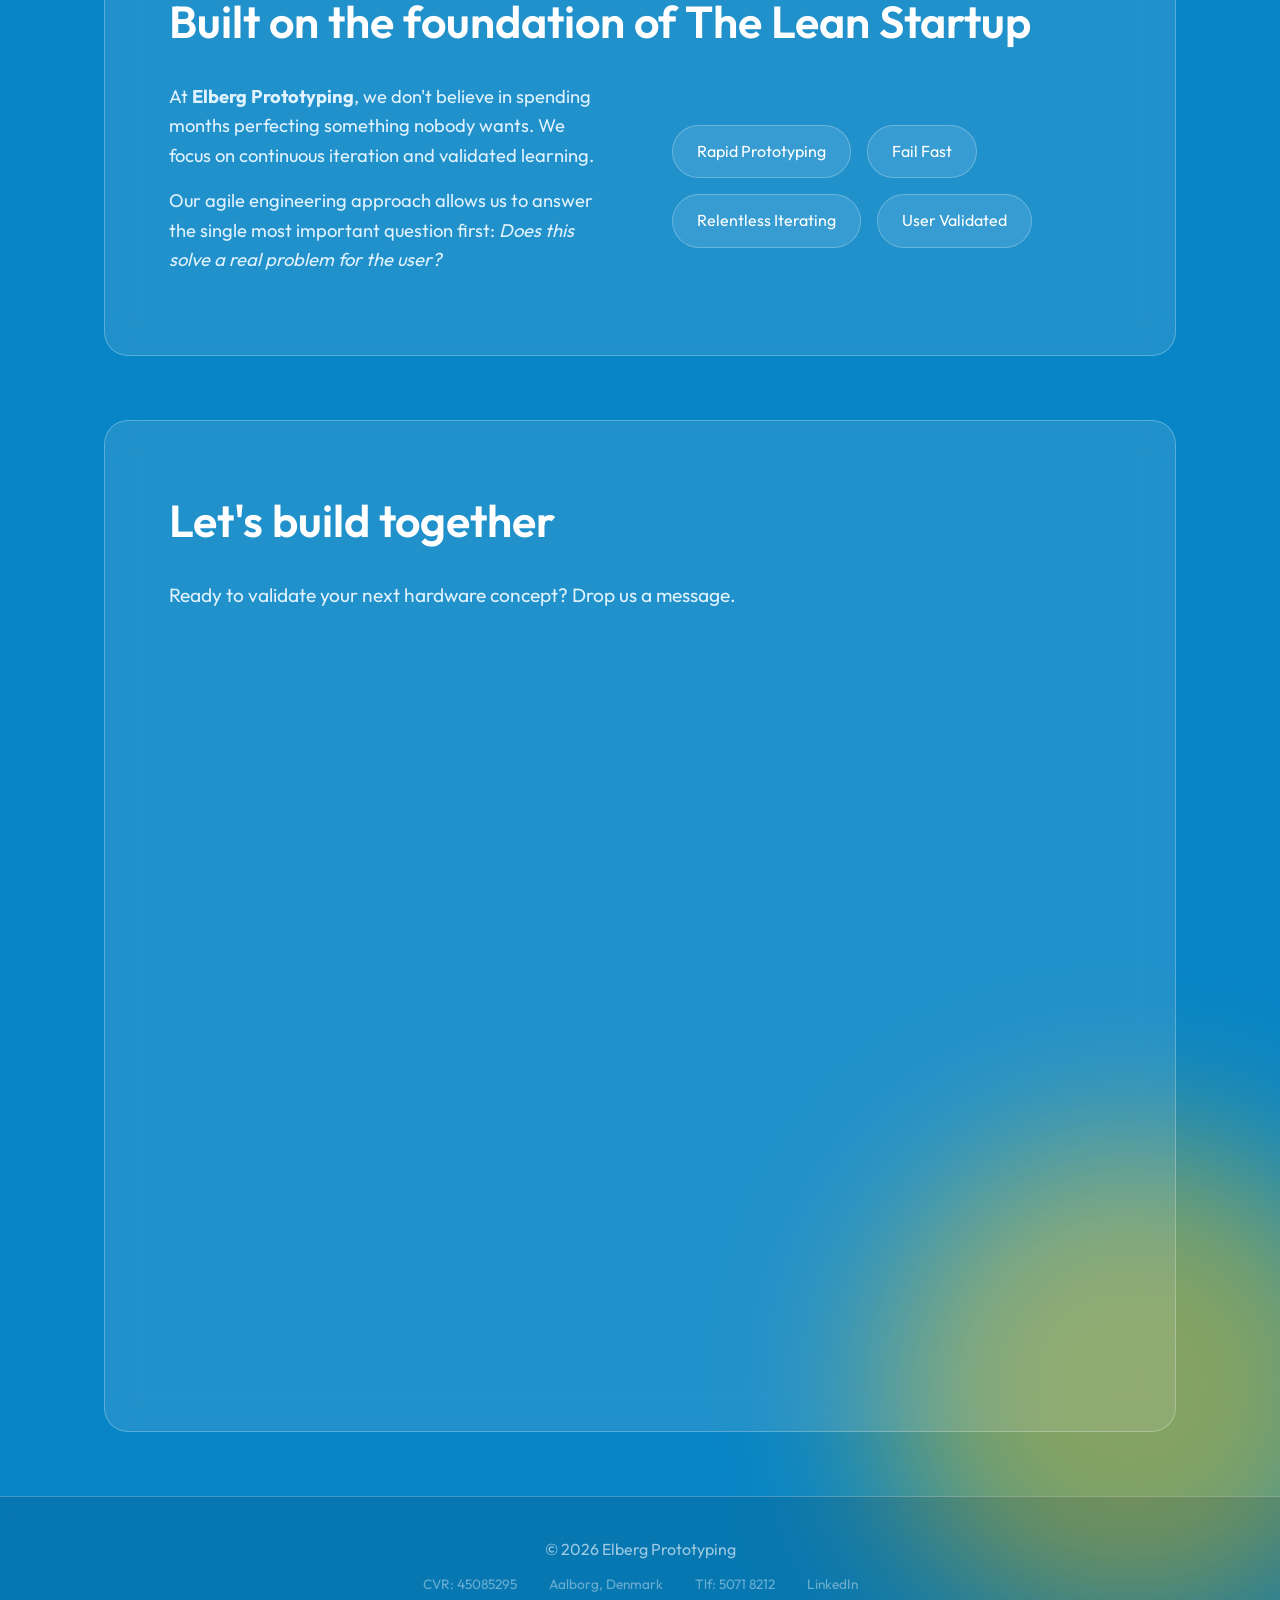
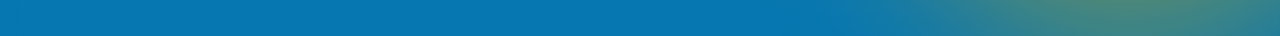
==== commit 73f3a0d6: "Add image carousel to detail pages, clean up footer text" ====
--- a/index.html
+++ b/index.html
@@ -94,7 +94,7 @@
     </main>
 
     <footer class="glass-footer">
-        <p>&copy; 2026 Elberg Prototyping. Built for Validated Learning.</p>
+        <p>&copy; 2026 Elberg Prototyping</p>
         <div class="footer-meta">
             <span>CVR: 45085295</span>
             <span>Aalborg, Denmark</span>
--- a/style.css
+++ b/style.css
@@ -498,27 +498,85 @@
 .detail-section ul { padding-left: 1.5rem; margin-bottom: 1rem; }
 .detail-section strong { color: var(--text-color); }
 
-/* Image grids */
-.image-grid {
-    display: grid;
-    grid-template-columns: repeat(auto-fit, minmax(200px, 1fr));
-    gap: 0.75rem;
+/* Image Gallery */
+.gallery {
+    position: relative;
     margin: 1.5rem 0;
-}
-.image-grid img {
+    background: rgba(0,0,0,0.25);
+    border-radius: 12px;
+    border: 1px solid var(--glass-border);
+    overflow: hidden;
+}
+
+.gallery-track img {
+    display: none;
     width: 100%;
-    border-radius: 10px;
+    max-height: 520px;
     object-fit: contain;
-    border: 1px solid var(--glass-border);
-    transition: transform 0.3s ease, box-shadow 0.3s ease;
-}
-.image-grid img:hover {
-    transform: scale(1.03);
-    box-shadow: 0 12px 30px rgba(0,0,0,0.4);
-}
-.image-grid.two-col { grid-template-columns: repeat(auto-fit, minmax(300px, 1fr)); }
-.image-grid.single { grid-template-columns: 1fr; max-width: 680px; }
-.image-grid.ui-screenshots img { aspect-ratio: 16/9; }
+    border-radius: 12px;
+}
+
+.gallery-track img.active {
+    display: block;
+    animation: galleryFade 0.25s ease;
+}
+
+@keyframes galleryFade {
+    from { opacity: 0; }
+    to   { opacity: 1; }
+}
+
+.gallery-arrow {
+    position: absolute;
+    top: 50%;
+    transform: translateY(-50%);
+    width: 40px;
+    height: 40px;
+    display: flex;
+    align-items: center;
+    justify-content: center;
+    background: rgba(0,0,0,0.55);
+    backdrop-filter: blur(6px);
+    border: 1px solid rgba(255,255,255,0.15);
+    border-radius: 50%;
+    color: white;
+    font-size: 1.1rem;
+    cursor: pointer;
+    z-index: 10;
+    transition: background 0.2s ease, color 0.2s ease;
+}
+
+.gallery-arrow:hover {
+    background: var(--accent-2);
+    color: #000;
+    border-color: var(--accent-2);
+}
+
+.gallery-prev { left: 12px; }
+.gallery-next { right: 12px; }
+
+.gallery-footer {
+    display: flex;
+    justify-content: center;
+    align-items: center;
+    gap: 7px;
+    padding: 10px 0;
+}
+
+.gallery-dot {
+    width: 7px;
+    height: 7px;
+    border-radius: 50%;
+    background: rgba(255,255,255,0.25);
+    border: none;
+    cursor: pointer;
+    padding: 0;
+    transition: background 0.2s ease;
+}
+
+.gallery-dot.active {
+    background: var(--accent-2);
+}
 
 /* Data tables */
 .detail-table {
